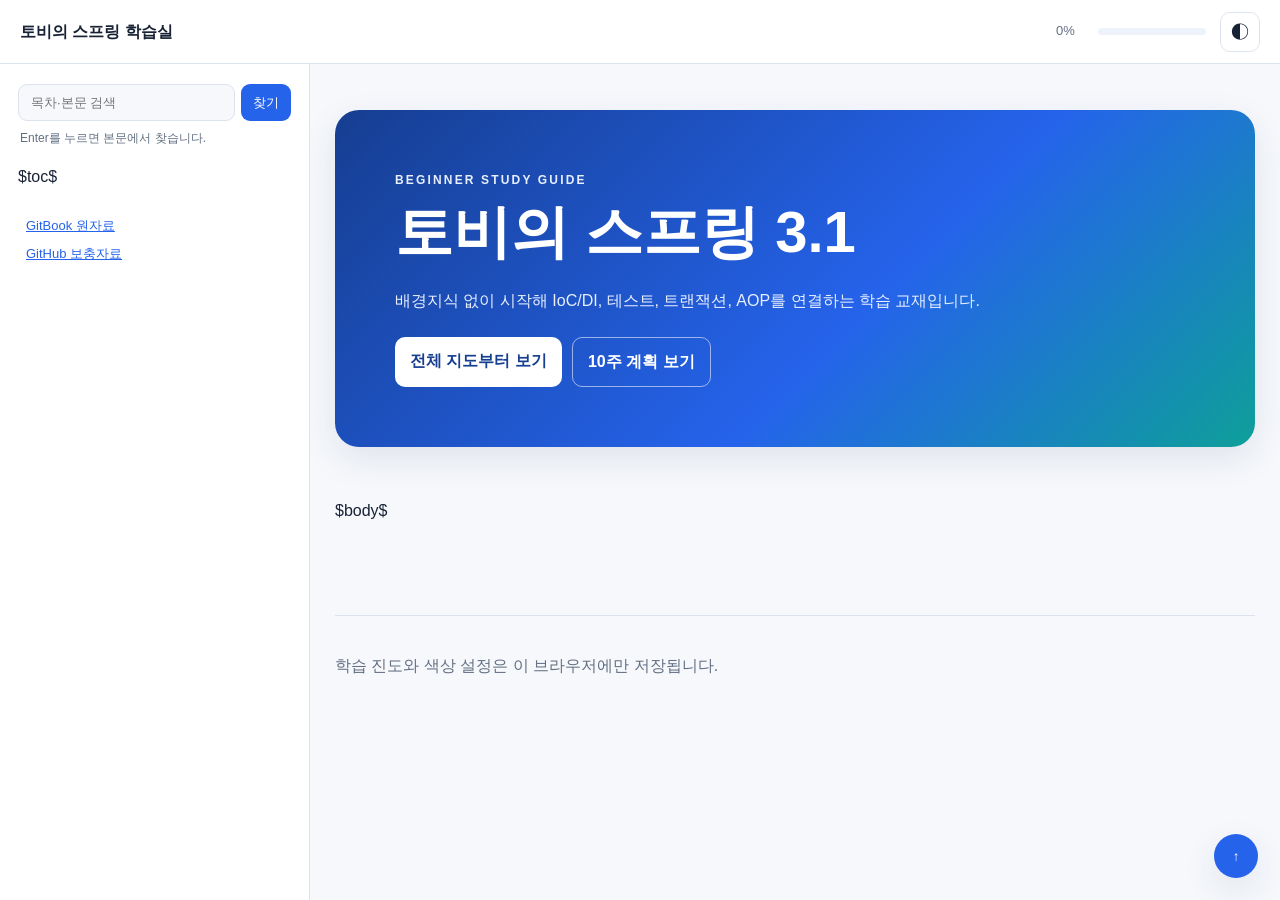
==== docs/template.html @ 933c4e2d "build mobile-friendly Tobby Spring study guide" ====
<!doctype html>
<html lang="ko">
<head>
  <meta charset="utf-8">
  <meta name="viewport" content="width=device-width, initial-scale=1">
  <meta name="theme-color" content="#2563eb">
  <meta name="description" content="토비의 스프링 3.1을 처음부터 이해하기 위한 초심자 학습 교재">
  <title>$if(title)$$title$$else$토비의 스프링 학습실$endif$</title>
  <link rel="stylesheet" href="style.css">
</head>
<body>
  <header class="topbar">
    <button id="menuButton" class="icon-button" aria-label="목차 열기">☰</button>
    <a class="brand" href="#top">토비의 스프링 학습실</a>
    <div class="progress-wrap" title="완료한 대단원">
      <span id="progressText">0%</span>
      <div class="progress"><div id="progressBar"></div></div>
    </div>
    <button id="themeButton" class="icon-button" aria-label="색상 모드 변경">◐</button>
  </header>

  <div class="layout" id="top">
    <aside id="sidebar" class="sidebar">
      <div class="search-box">
        <input id="searchInput" type="search" placeholder="목차·본문 검색" autocomplete="off">
        <button id="searchButton">찾기</button>
      </div>
      <p class="search-help" id="searchHelp">Enter를 누르면 본문에서 찾습니다.</p>
      <nav class="toc" aria-label="학습 목차">$toc$</nav>
      <div class="source-links">
        <a href="https://incheol-jung.gitbook.io/docs/study/tobys-spring" target="_blank" rel="noreferrer">GitBook 원자료</a>
        <a href="https://github.com/pjok1122/Spring-Summary" target="_blank" rel="noreferrer">GitHub 보충자료</a>
      </div>
    </aside>

    <main class="content">
      <section class="hero">
        <p class="eyebrow">BEGINNER STUDY GUIDE</p>
        <h1>토비의 스프링 3.1</h1>
        <p>배경지식 없이 시작해 IoC/DI, 테스트, 트랜잭션, AOP를 연결하는 학습 교재입니다.</p>
        <div class="hero-actions">
          <a class="primary" href="#전체-지도-코드-한-덩어리가-스프링-설계로-변하는-과정">전체 지도부터 보기</a>
          <a class="secondary" href="#실제-학습-계획과-기록지">10주 계획 보기</a>
        </div>
      </section>
      $body$
      <footer>
        <p>학습 진도와 색상 설정은 이 브라우저에만 저장됩니다.</p>
      </footer>
    </main>
  </div>
  <button id="toTop" class="to-top" aria-label="맨 위로">↑</button>
  <script src="app.js"></script>
</body>
</html>
---- docs/style.css ----
:root {
  color-scheme: light;
  --bg: #f6f8fc;
  --surface: #ffffff;
  --surface-2: #eef3fb;
  --text: #182235;
  --muted: #637083;
  --line: #dce3ee;
  --brand: #2563eb;
  --brand-strong: #1746a2;
  --code: #101827;
  --code-text: #e5edf8;
  --shadow: 0 12px 35px rgba(31, 48, 77, .10);
  --sidebar: 310px;
}

[data-theme="dark"] {
  color-scheme: dark;
  --bg: #0d1420;
  --surface: #151e2c;
  --surface-2: #1c2839;
  --text: #e8eef8;
  --muted: #a4b0c1;
  --line: #2b394c;
  --brand: #78a6ff;
  --brand-strong: #a9c5ff;
  --code: #080d15;
  --code-text: #e5edf8;
  --shadow: 0 12px 35px rgba(0, 0, 0, .25);
}

* { box-sizing: border-box; }
html { scroll-behavior: smooth; scroll-padding-top: 84px; }
body {
  margin: 0;
  background: var(--bg);
  color: var(--text);
  font-family: Pretendard, "Noto Sans KR", -apple-system, BlinkMacSystemFont, "Segoe UI", sans-serif;
  line-height: 1.75;
  word-break: keep-all;
}
a { color: var(--brand); }

.topbar {
  position: fixed;
  z-index: 30;
  top: 0;
  left: 0;
  right: 0;
  height: 64px;
  display: flex;
  align-items: center;
  gap: 14px;
  padding: 0 20px;
  background: color-mix(in srgb, var(--surface) 92%, transparent);
  border-bottom: 1px solid var(--line);
  backdrop-filter: blur(12px);
}
.brand { color: var(--text); font-weight: 800; text-decoration: none; white-space: nowrap; }
.icon-button {
  border: 1px solid var(--line);
  background: var(--surface);
  color: var(--text);
  border-radius: 10px;
  width: 40px;
  height: 40px;
  cursor: pointer;
  font-size: 18px;
}
#menuButton { display: none; }
.progress-wrap { display: flex; align-items: center; gap: 8px; margin-left: auto; min-width: 150px; }
#progressText { color: var(--muted); font-size: 13px; min-width: 34px; }
.progress { flex: 1; height: 7px; background: var(--surface-2); border-radius: 999px; overflow: hidden; }
#progressBar { height: 100%; width: 0; background: var(--brand); transition: width .25s ease; }

.layout { display: grid; grid-template-columns: var(--sidebar) minmax(0, 1fr); padding-top: 64px; }
.sidebar {
  position: fixed;
  top: 64px;
  bottom: 0;
  width: var(--sidebar);
  overflow: auto;
  padding: 20px 18px 40px;
  background: var(--surface);
  border-right: 1px solid var(--line);
}
.search-box { display: flex; gap: 6px; }
.search-box input {
  min-width: 0;
  width: 100%;
  padding: 10px 12px;
  color: var(--text);
  background: var(--bg);
  border: 1px solid var(--line);
  border-radius: 9px;
}
.search-box button {
  border: 0;
  border-radius: 9px;
  color: white;
  background: #2563eb;
  padding: 0 12px;
  cursor: pointer;
}
.search-help { margin: 7px 2px 14px; color: var(--muted); font-size: 12px; }
.toc ul { list-style: none; margin: 0; padding-left: 12px; }
.toc > ul { padding: 0; }
.toc a {
  display: block;
  padding: 5px 8px;
  border-radius: 7px;
  color: var(--muted);
  text-decoration: none;
  font-size: 14px;
  line-height: 1.45;
}
.toc a:hover, .toc a.active { color: var(--brand); background: var(--surface-2); }
.toc li.hidden { display: none; }
.source-links { display: grid; gap: 5px; margin: 24px 8px; font-size: 13px; }

.content { grid-column: 2; width: min(920px, calc(100% - 48px)); margin: 0 auto; padding: 46px 0 100px; }
.hero {
  padding: clamp(28px, 6vw, 60px);
  margin-bottom: 50px;
  color: white;
  background: linear-gradient(135deg, #163e91, #2563eb 58%, #0e9f9a);
  border-radius: 24px;
  box-shadow: var(--shadow);
}
.hero h1 { margin: 2px 0 10px; font-size: clamp(34px, 6vw, 58px); border: 0; }
.hero p { max-width: 650px; color: #e7efff; }
.eyebrow { margin: 0; font-size: 12px; font-weight: 800; letter-spacing: .18em; }
.hero-actions { display: flex; flex-wrap: wrap; gap: 10px; margin-top: 22px; }
.hero-actions a { padding: 10px 15px; border-radius: 10px; text-decoration: none; font-weight: 700; }
.hero-actions .primary { background: white; color: #173f91; }
.hero-actions .secondary { border: 1px solid rgba(255,255,255,.55); color: white; }

h1, h2, h3, h4 { line-height: 1.35; scroll-margin-top: 82px; }
.content > h1 {
  position: relative;
  margin: 76px 0 28px;
  padding: 20px 54px 16px 0;
  border-bottom: 2px solid var(--line);
  font-size: clamp(27px, 4.6vw, 39px);
}
h2 { margin-top: 45px; font-size: clamp(22px, 3.5vw, 29px); }
h3 { margin-top: 32px; font-size: 20px; }
h4 { margin-top: 24px; font-size: 17px; }
p, li { font-size: 16px; }
blockquote {
  margin: 22px 0;
  padding: 13px 18px;
  color: var(--text);
  background: var(--surface-2);
  border-left: 4px solid var(--brand);
  border-radius: 0 10px 10px 0;
}
code { padding: .12em .35em; border-radius: 5px; color: var(--brand-strong); background: var(--surface-2); }
pre {
  overflow: auto;
  padding: 18px;
  border-radius: 13px;
  color: var(--code-text);
  background: var(--code);
  box-shadow: inset 0 0 0 1px rgba(255,255,255,.05);
}
pre code { padding: 0; color: inherit; background: none; }
table { display: block; overflow-x: auto; width: 100%; border-collapse: collapse; margin: 22px 0; }
th, td { padding: 10px 12px; border: 1px solid var(--line); text-align: left; vertical-align: top; }
th { background: var(--surface-2); }
hr { margin: 60px 0; border: 0; border-top: 1px solid var(--line); }

.complete-button {
  position: absolute;
  right: 0;
  top: 19px;
  width: 40px;
  height: 40px;
  border: 1px solid var(--line);
  border-radius: 50%;
  color: var(--muted);
  background: var(--surface);
  cursor: pointer;
}
.complete-button.done { border-color: #1f9d64; color: white; background: #1f9d64; }
.search-hit { outline: 4px solid #fbbf24; outline-offset: 4px; border-radius: 3px; }
footer { margin-top: 90px; padding-top: 20px; color: var(--muted); border-top: 1px solid var(--line); }
.to-top {
  position: fixed;
  right: 22px;
  bottom: 22px;
  width: 44px;
  height: 44px;
  border: 0;
  border-radius: 50%;
  color: white;
  background: #2563eb;
  box-shadow: var(--shadow);
  cursor: pointer;
}

@media (max-width: 860px) {
  :root { --sidebar: min(86vw, 330px); }
  #menuButton { display: inline-block; }
  .brand { font-size: 15px; }
  .progress-wrap { min-width: 85px; }
  .layout { display: block; }
  .sidebar { z-index: 25; transform: translateX(-105%); transition: transform .22s ease; box-shadow: var(--shadow); }
  .sidebar.open { transform: translateX(0); }
  .content { width: min(100% - 30px, 760px); padding-top: 26px; }
  .hero { border-radius: 18px; }
  p, li { font-size: 15.5px; }
}

@media print {
  .topbar, .sidebar, .to-top, .complete-button, .hero-actions { display: none !important; }
  .layout { display: block; padding: 0; }
  .content { width: 100%; padding: 0; }
  .hero { color: black; background: none; box-shadow: none; padding: 0; }
  .hero p { color: black; }
  pre { white-space: pre-wrap; }
}
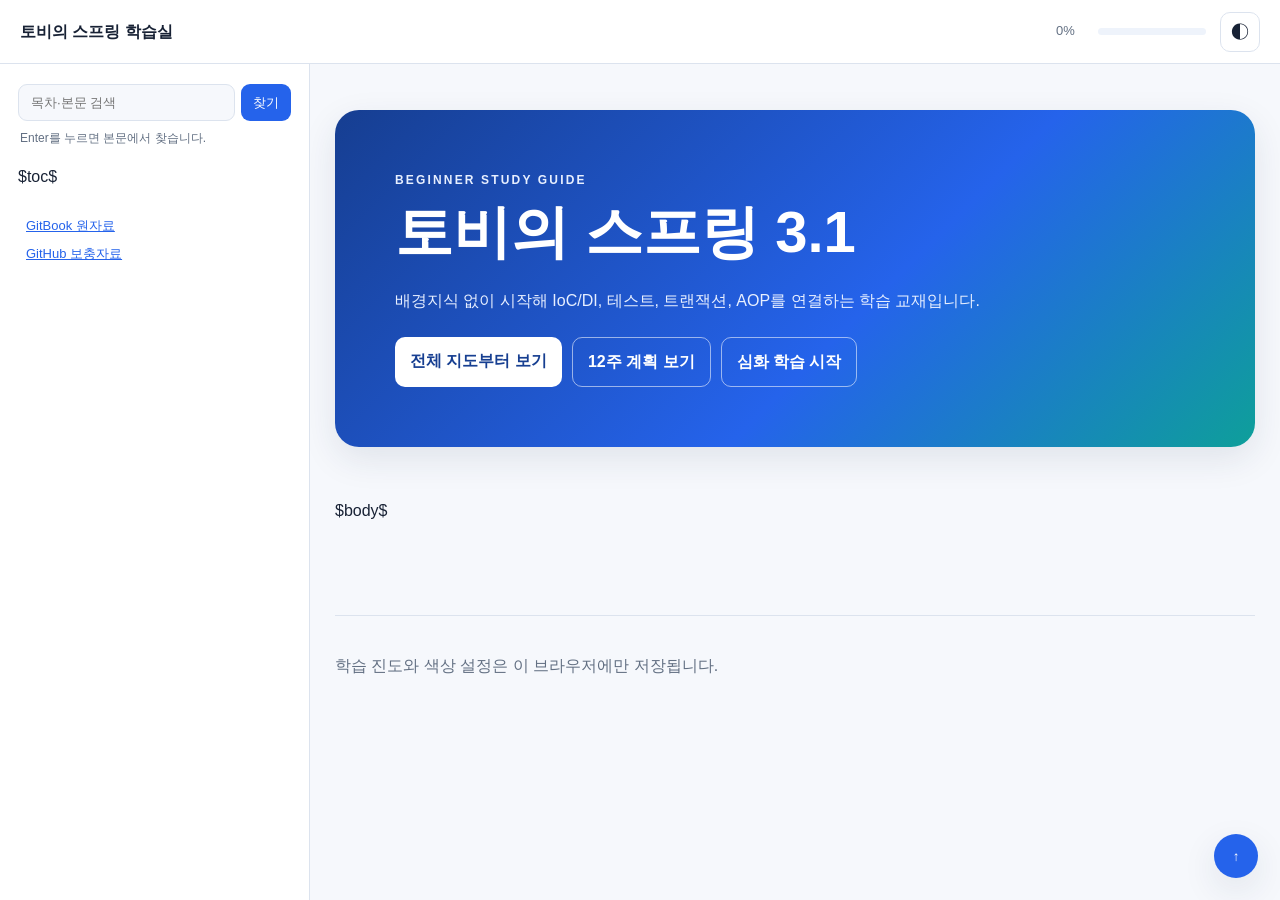
==== commit 9e4c9db4: "expand study guide with standalone deep dives" ====
--- a/docs/template.html
+++ b/docs/template.html
@@ -40,7 +40,8 @@
         <p>배경지식 없이 시작해 IoC/DI, 테스트, 트랜잭션, AOP를 연결하는 학습 교재입니다.</p>
         <div class="hero-actions">
           <a class="primary" href="#전체-지도-코드-한-덩어리가-스프링-설계로-변하는-과정">전체 지도부터 보기</a>
-          <a class="secondary" href="#실제-학습-계획과-기록지">10주 계획 보기</a>
+          <a class="secondary" href="#실제-학습-계획과-기록지">12주 계획 보기</a>
+          <a class="secondary" href="#심화-1-객체지향에서-스프링-컨테이너까지">심화 학습 시작</a>
         </div>
       </section>
       $body$
